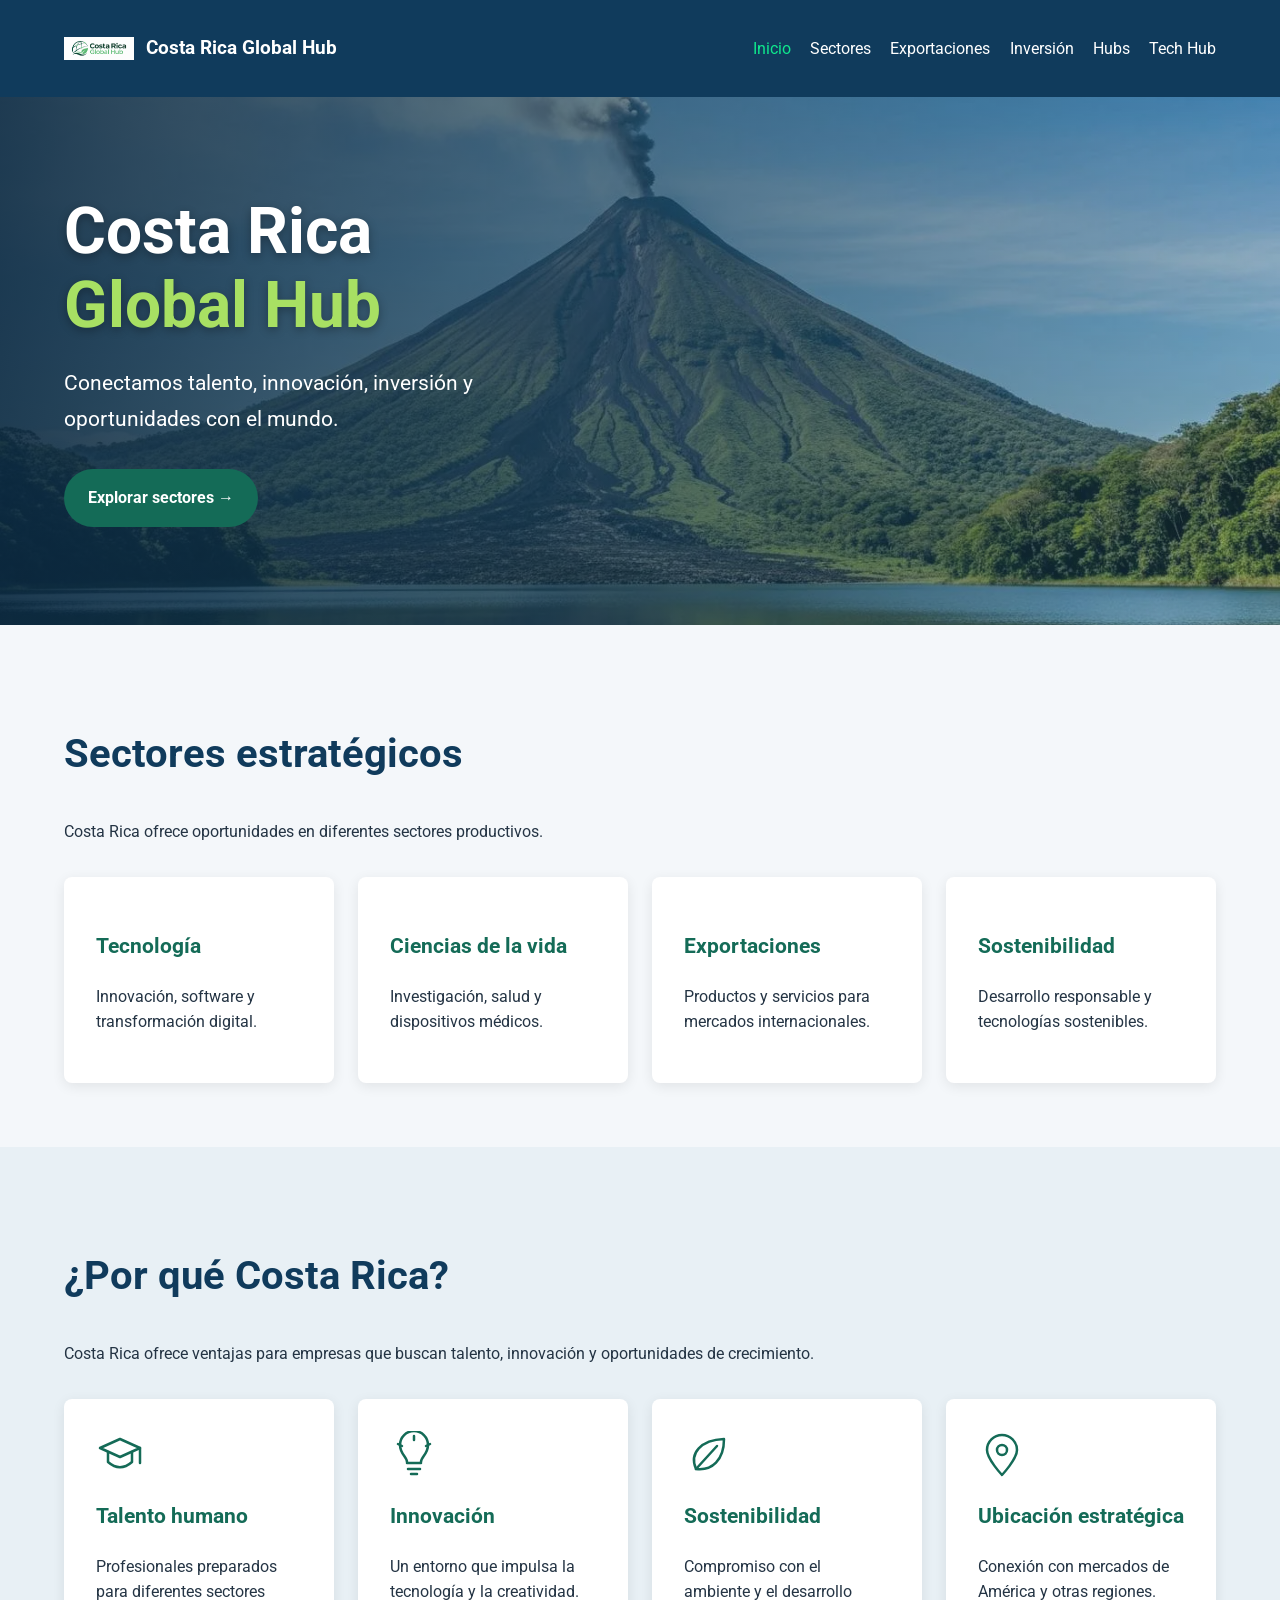
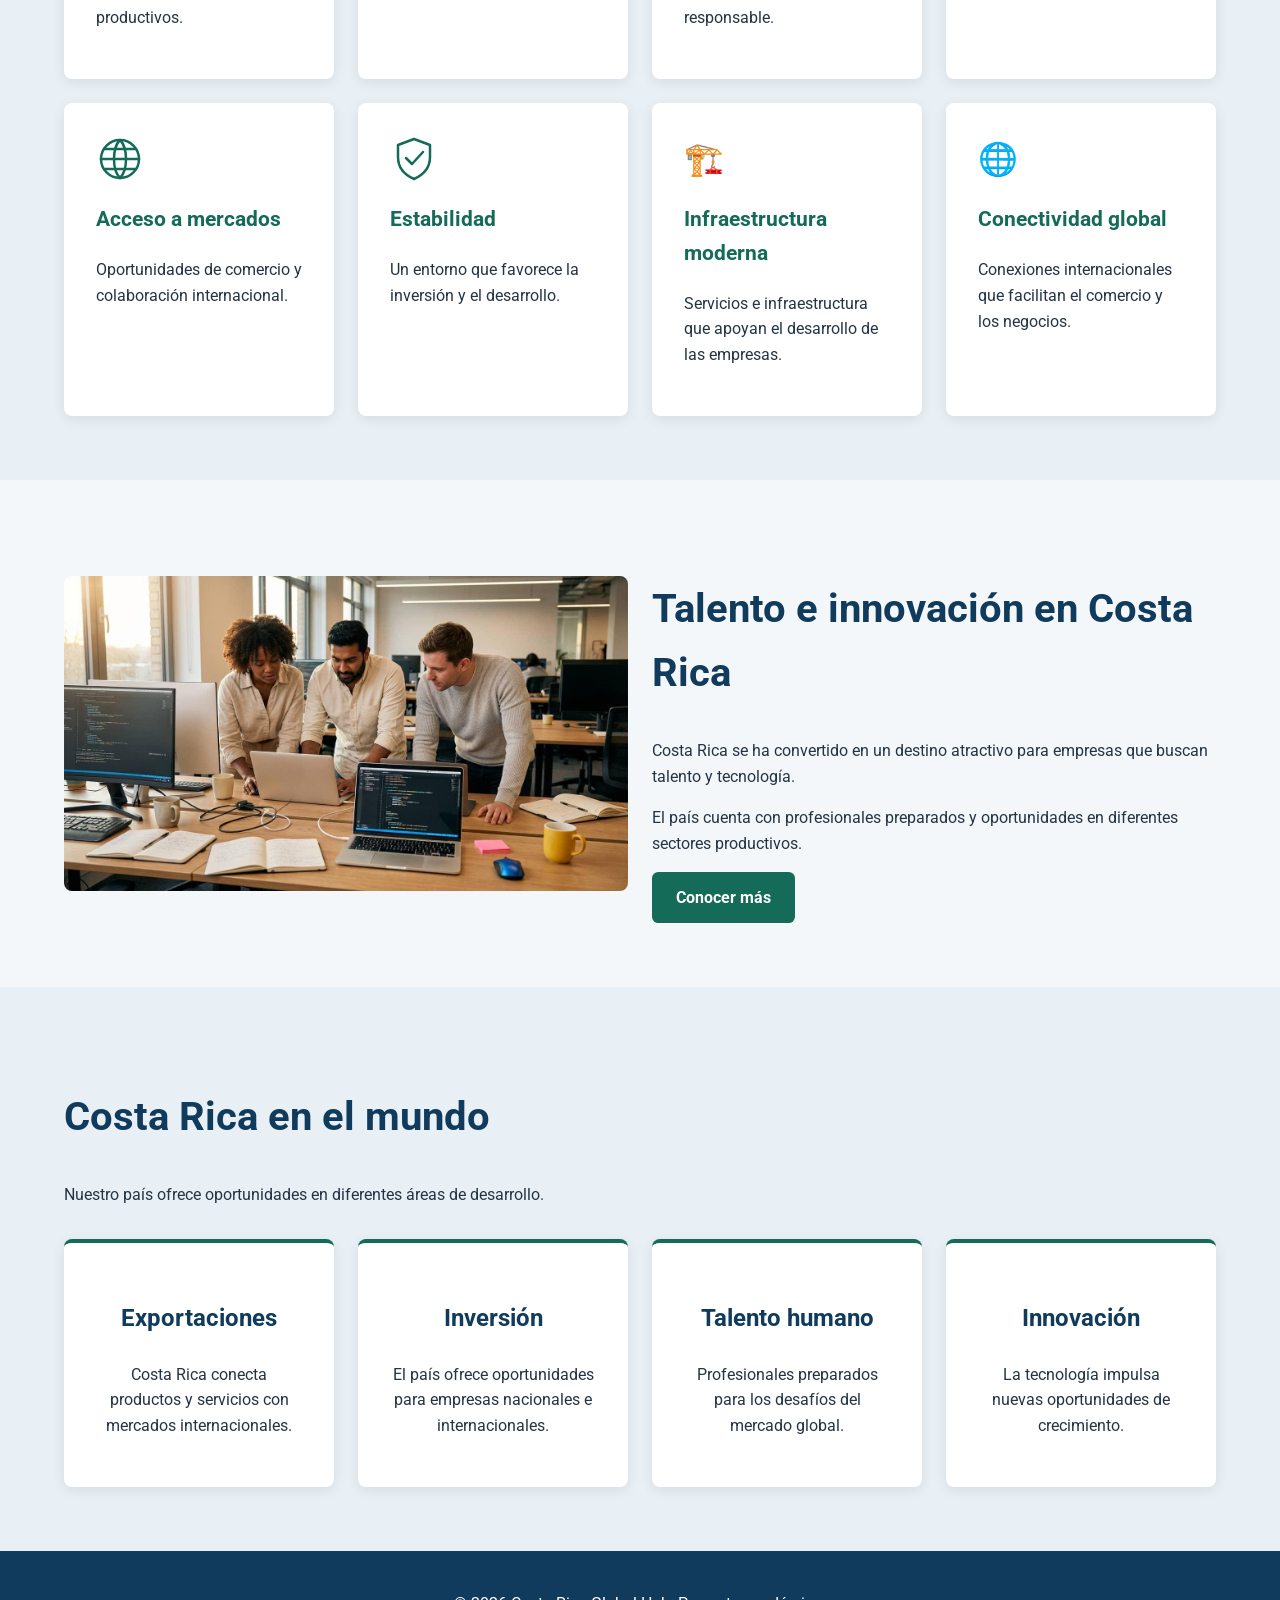
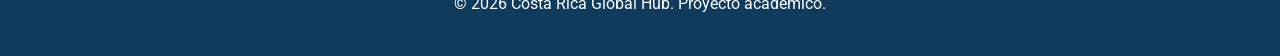
==== index.html @ 71509123 "Add files via upload" ====
<!DOCTYPE html>
<html lang="es">

<head>
    <!-- 1. Configuración general -->
    <meta charset="UTF-8">
    <meta name="viewport" content="width=device-width, initial-scale=1.0">
    <title>Costa Rica Global Hub | Inicio</title>

    <!-- 2. Fuente y archivo CSS -->
    <link rel="preconnect" href="https://fonts.googleapis.com">
    <link rel="preconnect" href="https://fonts.gstatic.com" crossorigin>
    <link href="https://fonts.googleapis.com/css2?family=Roboto:wght@400;500;700&display=swap" rel="stylesheet">
    <link rel="stylesheet" href="css/styles.css">
</head>

<body>

    <!-- 4. Encabezado -->
    <header class="encabezado">
        <div class="contenedor barra-navegacion">

            <a href="index.html" class="logo">
                <img src="img/logo.png" alt="logo de landing">
                <span>Costa Rica Global Hub</span>
            </a>

            <!-- 6. Menú hamburguesa -->
            <button class="boton-menu" id="boton-menu" type="button"
                    aria-label="Abrir menú" aria-expanded="false"
                    aria-controls="menu-principal">
                <span></span>
                <span></span>
                <span></span>
            </button>

            <!-- 5. Menú de navegación -->
            <nav id="menu-principal" aria-label="Navegación principal">
                <ul class="menu">
                    <li><a href="index.html" class="activo">Inicio</a></li>
                    <li><a href="sectores.html" >Sectores</a></li>
                    <li><a href="exportaciones.html">Exportaciones</a></li>
                    <li><a href="inversion.html">Inversión</a></li>
                    <li><a href="hubs.html">Hubs</a></li>
                    <li><a href="landing.html">Tech Hub</a></li>
                </ul>
            </nav>

        </div>
    </header>


    <!-- Contenido principal -->
    <main>

        <!-- 8. Hero principal -->
        <section class="hero-principal">
            <div class="contenedor hero-contenido">

                <div class="hero-texto">
                    <h1>Costa Rica <span>Global Hub</span></h1>
                    <p>Conectamos talento, innovación, inversión y oportunidades con el mundo.</p>
                    <a href="sectores.html" class="boton">Explorar sectores →</a>
                </div>

                
            </div>
        </section>


        <!-- 12. Sectores estratégicos -->
        <section class="seccion" id="sectores">
            <div class="contenedor">

                <h2>Sectores estratégicos</h2>
                <p>Costa Rica ofrece oportunidades en diferentes sectores productivos.</p>

                <!-- 13. Rejilla de tarjetas -->
                <div class="rejilla">

                    <article class="tarjeta">
                        <h3>Tecnología</h3>
                        <p>Innovación, software y transformación digital.</p>
                    </article>

                    <article class="tarjeta">
                        <h3>Ciencias de la vida</h3>
                        <p>Investigación, salud y dispositivos médicos.</p>
                    </article>

                    <article class="tarjeta">
                        <h3>Exportaciones</h3>
                        <p>Productos y servicios para mercados internacionales.</p>
                    </article>

                    <article class="tarjeta">
                        <h3>Sostenibilidad</h3>
                        <p>Desarrollo responsable y tecnologías sostenibles.</p>
                    </article>

                </div>
            </div>
        </section>


        <!-- 12. Ventajas de Costa Rica -->
        <section class="seccion fondo-claro" id="ventajas">
            <div class="contenedor">

                <h2>¿Por qué Costa Rica?</h2>
                <p>Costa Rica ofrece ventajas para empresas que buscan talento, innovación y oportunidades de crecimiento.</p>

                <!-- 13. Rejilla de ventajas -->
                <div class="rejilla">

                    <article class="tarjeta">
                        <img src="svg/talento.svg" alt="" class="icono">
                        <h3>Talento humano</h3>
                        <p>Profesionales preparados para diferentes sectores productivos.</p>
                    </article>

                    <article class="tarjeta">
                        <img src="svg/innovacion.svg" alt="" class="icono">
                        <h3>Innovación</h3>
                        <p>Un entorno que impulsa la tecnología y la creatividad.</p>
                    </article>

                    <article class="tarjeta">
                        <img src="svg/sostenibilidad.svg" alt="" class="icono">
                        <h3>Sostenibilidad</h3>
                        <p>Compromiso con el ambiente y el desarrollo responsable.</p>
                    </article>

                    <article class="tarjeta">
                        <img src="svg/ubicacion.svg" alt="" class="icono">
                        <h3>Ubicación estratégica</h3>
                        <p>Conexión con mercados de América y otras regiones.</p>
                    </article>

                    <article class="tarjeta">
                        <img src="svg/mercados.svg" alt="" class="icono">
                        <h3>Acceso a mercados</h3>
                        <p>Oportunidades de comercio y colaboración internacional.</p>
                    </article>

                    <article class="tarjeta">
                        <img src="svg/estabilidad.svg" alt="" class="icono">
                        <h3>Estabilidad</h3>
                        <p>Un entorno que favorece la inversión y el desarrollo.</p>
                    </article>

                    <article class="tarjeta">
                    <span class="icono icono-emoji" aria-hidden="true">🏗️</span>
                    <h3>Infraestructura moderna</h3>
                    <p>Servicios e infraestructura que apoyan el desarrollo de las empresas.</p>
                    </article>

                    <!-- 8. Conectividad global -->
                    <article class="tarjeta">
                        <span class="icono icono-emoji" aria-hidden="true">🌐</span>
                        <h3>Conectividad global</h3>
                        <p>Conexiones internacionales que facilitan el comercio y los negocios.</p>
                    </article>

                </div>
            </div>
        </section>


        <!-- 17. Talento e innovación -->
        <section class="seccion" id="innovacion">
            <div class="contenedor contenido-flex">

                <!-- 16. Fotografía -->
                <div class="columna">
                    <img src="img/foto2.webp"
                         alt="Profesionales trabajando con tecnología"
                         class="imagen-seccion">
                </div>

                <!-- Información -->
                <div class="columna">
                    <h2>Talento e innovación en Costa Rica</h2>
                    <p>Costa Rica se ha convertido en un destino atractivo para empresas que buscan talento y tecnología.</p>
                    <p>El país cuenta con profesionales preparados y oportunidades en diferentes sectores productivos.</p>
                    <a href="hubs.html" class="boton boton-verde">Conocer más</a>
                </div>

            </div>
        </section>


        <!-- 18. Indicadores de Costa Rica -->
        <section class="seccion fondo-claro" id="indicadores">
            <div class="contenedor">

                <h2>Costa Rica en el mundo</h2>
                <p>Nuestro país ofrece oportunidades en diferentes áreas de desarrollo.</p>

                <div class="rejilla">

                    <article class="tarjeta indicador">
                        <h3>Exportaciones</h3>
                        <p>Costa Rica conecta productos y servicios con mercados internacionales.</p>
                    </article>

                    <article class="tarjeta indicador">
                        <h3>Inversión</h3>
                        <p>El país ofrece oportunidades para empresas nacionales e internacionales.</p>
                    </article>

                    <article class="tarjeta indicador">
                        <h3>Talento humano</h3>
                        <p>Profesionales preparados para los desafíos del mercado global.</p>
                    </article>

                    <article class="tarjeta indicador">
                        <h3>Innovación</h3>
                        <p>La tecnología impulsa nuevas oportunidades de crecimiento.</p>
                    </article>

                </div>
            </div>
        </section>

    </main>


    <!-- 19. Pie de página -->
    <footer class="pie-pagina">
        <div class="contenedor">
            <p>&copy; 2026 Costa Rica Global Hub. Proyecto académico.</p>
        </div>
    </footer>

    <!-- JavaScript del menú hamburguesa -->
    <script src="js/main.js"></script>

</body>
</html>
---- css/styles.css ----
/* 1. Colores principales */

:root {
    --color-primario: #103b5c;
    --color-secundario: #146b57;
    --color-fondo: #f4f7fa;
    --color-blanco: #ffffff;
    --color-texto: #243444;
}


/* 2. Estilos generales */

/* Controla el tamaño de los elementos */
* {
    box-sizing: border-box;
}

/* Permite desplazamiento suave */
html {
    scroll-behavior: smooth;
}

/* Estilos del cuerpo de la página */
body {
    margin: 0;
    font-family: 'Roboto', sans-serif;
    background-color: var(--color-fondo);
    color: var(--color-texto);
    line-height: 1.6;
}

/* Hace que las imágenes sean adaptables */
img {
    max-width: 100%;
    height: auto;
}


/* 3. Contenedor principal */

/* Centra el contenido de la página */
.contenedor {
    width: 90%;
    max-width: 85rem;
    margin: 0 auto;
}


/* 4. Encabezado */

/* Color de fondo del encabezado */
.encabezado {
    background-color: var(--color-primario);
    padding: 1rem 0;
}

/* Organiza el logo y el menú */
.barra-navegacion {
    display: flex;
    justify-content: space-between;
    align-items: center;
    flex-wrap: wrap;
    gap: 1rem;
}

/* Estilo del nombre del sitio */

/* Logo y título del sitio */
.logo {
    display: flex;
    align-items: center;
    gap: 0.75rem;
    color: var(--color-blanco);
    font-size: 1.2rem;
    font-weight: bold;
    text-decoration: none;
}

/* Tamaño de la imagen */
.logo img {
    width: 70px;
    height: 65px;
    object-fit: contain;
    display: block;
}


/* 5. Menú de navegación */

/* Organiza los enlaces */
.menu {
    display: flex;
    flex-wrap: wrap;
    gap: 1.2rem;
    list-style: none;
    padding: 0;
    margin: 0;
}

/* Color y estilo de los enlaces */
.menu a {
    color: var(--color-blanco);
    text-decoration: none;
    transition: color 0.3s;
}

/* Cambia el color al pasar el mouse */
.menu a:hover ,
.menu a.activo{
    color: #0fe88d;

}


/* 6. Botón del menú hamburguesa */

/* Botón para celular y tableta */
.boton-menu {
    display: flex;
    flex-direction: column;
    gap: 5px;
    background: transparent;
    border: 1px solid white;
    border-radius: 0.4rem;
    padding: 0.6rem;
    cursor: pointer;
    transition: background-color 0.3s;
}

/* Dibuja las tres líneas */
.boton-menu span {
    width: 25px;
    height: 3px;
    background-color: white;
    border-radius: 3px;
    transition: transform 0.3s;
}

/* Cambia el fondo cuando está activo */
.boton-menu.activo {
    background-color: #146b57;
    border-color: #0fe88d;
}

/* Cambia el color de las líneas */
.boton-menu.activo span {
    background-color: #0fe88d;
}

/* Hace más corta la línea del centro */
.boton-menu.activo span:nth-child(2) {
    width: 19px;
}



/* 7. Navegación para celular */

/* Oculta inicialmente el menú */
#menu-principal {
    display: none;
    width: 100%;
}

/* Muestra el menú al presionar el botón */
#menu-principal.abierto {
    display: block;
}

/* Organiza los enlaces verticalmente */
#menu-principal .menu {
    flex-direction: column;
    padding: 1rem 0;
}


/* 8. Hero principal de index.html */

/* Imagen del volcán Arenal como fondo */
.hero-principal {
    background-image:
        linear-gradient(
            90deg,
         rgba(12, 42, 65, 0.90) 0%,
            rgba(24, 64, 85, 0.65) 50%,
            rgba(40, 90, 110, 0.35) 100%
        ),
        url("../img/volcan_arenal.webp");

    background-size: cover;
    background-position: center;
    background-repeat: no-repeat;
    background-color: #103b5c;
    color: white;
    padding: 4rem 0;
    position: relative;
}

/* Organiza el Hero verticalmente en celular */
.hero-principal .hero-contenido {
    display: flex;
    flex-direction: column;
    align-items: center;
    gap: 3rem;
}

/* Contenedor del texto */
.hero-principal .hero-texto {
    width: 100%;
    min-width: 0;
}

/* Título Costa Rica */
.hero-principal h1 {
    color: white;
    font-size: 2.3rem;
    line-height: 1.15;
    margin: 0 0 1.5rem;
    text-shadow: 0 3px 10px rgba(0, 0, 0, 0.3);
    animation: rntradasuave 2.5s ease-out;

}

/* Título Global Hub en verde */
.hero-principal h1 span {
    display: block;
    color: #a8e063;
}

/* Párrafo del Hero */
.hero-principal p {
    color: white;
    font-size: 1.1rem;
    line-height: 1.7;
    max-width: 35rem;
    margin-bottom: 2rem;
}






/* 10. Botones generales */

/* Estilo de los botones del sitio */
.boton {
    display: inline-block;
    background-color: var(--color-blanco);
    color: var(--color-primario);
    padding: 0.8rem 1.5rem;
    border-radius: 0.4rem;
    text-decoration: none;
    font-weight: 700;
    transition: transform 0.3s;
}

/* Efecto al pasar el mouse */
.boton:hover {
    transform: translateY(-3px);
}

/* Botones de color verde */
.boton-verde {
    background-color: var(--color-secundario);
    color: var(--color-blanco);
}

/* Cambio de color del botón verde */
.boton-verde:hover {
    background-color: var(--color-primario);
}


/* 11. Botón del Hero */

/* Botón Explorar sectores */
.hero-principal .boton {
    background-color: #146b57;
    color: white;
    padding: 1rem 1.5rem;
    border-radius: 30px;
}

/* Cambio de color al pasar el mouse */
.hero-principal .boton:hover {
    background-color: #0b4b3d;
}


/* 12. Secciones generales */

/* Espaciado de las secciones */
.seccion {
    padding: 4rem 0;
}

/* Títulos de las secciones */
.seccion h2 {
    font-size: 2rem;
    color: var(--color-primario);
}

/* Fondo claro de algunas secciones */
.fondo-claro {
    background-color: #e8f0f5;
}


/* 13. Rejilla de tarjetas */

/* Una columna para celular */
.rejilla {
    display: grid;
    grid-template-columns: 1fr;
    gap: 1.5rem;
    margin-top: 2rem;
}


/* 14. Diseño de las tarjetas */

/* Fondo, bordes y sombras */
.tarjeta {
    background-color: var(--color-blanco);
    padding: 2rem;
    border-radius: 0.5rem;
    box-shadow: 0 0.2rem 0.8rem #00000015;
    transition: transform 0.3s, box-shadow 0.3s;
}

/* Títulos de las tarjetas */
.tarjeta h3 {
    color: var(--color-secundario);
    font-size: 1.3rem;
}

/* Movimiento al pasar el mouse */
.tarjeta:hover {
    transform: translateY(-5px);
    box-shadow: 0 0.5rem 1rem #00000025;
}


/* 15. Iconos */

/* Tamaño de los iconos */
.icono {
    width: 3rem;
    height: 3rem;
    display: block;
    margin-bottom: 1rem;
}


/* Iconos de las nuevas tarjetas */
.icono-emoji {
    font-size: 2rem;
    line-height: 1.5;
}



/* 16. Fotografías de las secciones */

/* Imágenes principales */
.imagen-seccion {
    display: block;
    width: 100%;
    max-width: 100%;
    height: auto;
    border-radius: 0.5rem;
}

/* Fotografías dentro de las tarjetas */
.imagen-tarjeta {
    display: block;
    width: 100%;
    height: auto;
    aspect-ratio: 16 / 9;
    object-fit: cover;
    border-radius: 0.5rem;
}


/* 17. Contenido con Flexbox */

/* Contenido vertical en celular */
.contenido-flex {
    display: flex;
    flex-direction: column;
    flex-wrap: wrap;
    align-items: center;
    gap: 1.5rem;
}

/* Columnas de texto y fotografías */
.columna {
    width: 100%;
    min-width: 0;
}


/* 18. Indicadores de Costa Rica */

/* Diseño de indicadores */
.indicador {
    text-align: center;
    border-top: 0.3rem solid var(--color-secundario);
}

/* Títulos o números */
.indicador h3 {
    font-size: 1.5rem;
    color: var(--color-primario);
}

/* Descripción de los indicadores */
.indicador p {
    font-size: 1rem;
}


/* 19. Pie de página */

/* Estilos del Footer */
.pie-pagina {
    background-color: var(--color-primario);
    color: var(--color-blanco);
    text-align: center;
    padding: 1.5rem 0;
}

/* Animación de entrada */
@keyframes entradaSuave {
    from {
        opacity: 0;
        transform: translateY(50px);
    }

    to {
        opacity: 1;
        transform: translateY(0);
    }
}


/* 20. Diseño Responsive para tableta */
/* Media Query desde 576px */

@media (min-width: 576px) {

    /* Tarjetas en dos columnas */
    .rejilla,
    #ventajas .rejilla {
        grid-template-columns: repeat(2, minmax(0, 1fr));
    }

    /* Ancho del contenedor */
    .contenedor {
        width: 90%;
        max-width: 960px;
    }

    /* Contenido horizontal */
    .contenido-flex {
        flex-direction: row;
        align-items: center;
        flex-wrap: wrap;
    }

    /* Columnas adaptables */
    .columna {
        flex: 1 1 250px;
    }

    /* Tamaño de los títulos */
    .seccion h2 {
        font-size: 2.2rem;
    }

    /* Altura del Hero */
    .hero-principal .hero-contenido {
        min-height: 400px;
        gap: 2.5rem;
    }

    /* Título del Hero */
    .hero-principal h1 {
        font-size: 2.8rem;
    }

    /* Párrafo del Hero */
    .hero-principal p {
        font-size: 1.2rem;
    }

}


/* 21. Diseño Responsive para escritorio */
/* Media Query desde 992px */

@media (min-width: 992px) {

    /* Tarjetas en cuatro columnas */
    .rejilla,
    #ventajas .rejilla {
        grid-template-columns: repeat(4, minmax(0, 1fr));
    }

    /* Contenedor para computadora */
    .contenedor {
        width: 90%;
        max-width: 1200px;
    }

    /* Contenido horizontal */
    .contenido-flex {
        flex-direction: row;
        flex-wrap: nowrap;
        align-items: center;
    }

    /* Columnas del contenido */
    .columna {
        flex: 1;
    }

    /* Títulos de las secciones */
    .seccion h2 {
        font-size: 2.5rem;
    }

    /* Ocultar el menú hamburguesa */
    .boton-menu {
        display: none;
    }

    /* Mostrar el menú horizontal */
    #menu-principal {
        display: block;
        width: auto;
    }

    /* Enlaces uno al lado del otro */
    #menu-principal .menu {
        flex-direction: row;
        padding: 0;
    }

    /* Tamaño del Hero */
    .hero.hero-principal {
        min-height: 550px;
        padding: 5rem 0;
    }

    /* Texto e imagen uno al lado del otro */
    .hero-principal .hero-contenido {
        flex-direction: row;
        justify-content: space-between;
        align-items: center;
        gap: 3rem;
        min-height: 400px;
    }

    /* Dos columnas del Hero */
    .hero-principal .hero-texto,
    .hero-principal .hero-imagen {
        flex: 1;
        min-width: 0;
    }

    /* Título grande del Hero */
    .hero-principal h1 {
        font-size: 4rem;
    }

    /* Párrafo del Hero */
    .hero-principal p {
        font-size: 1.3rem;
        max-width: 550px;
    }

}
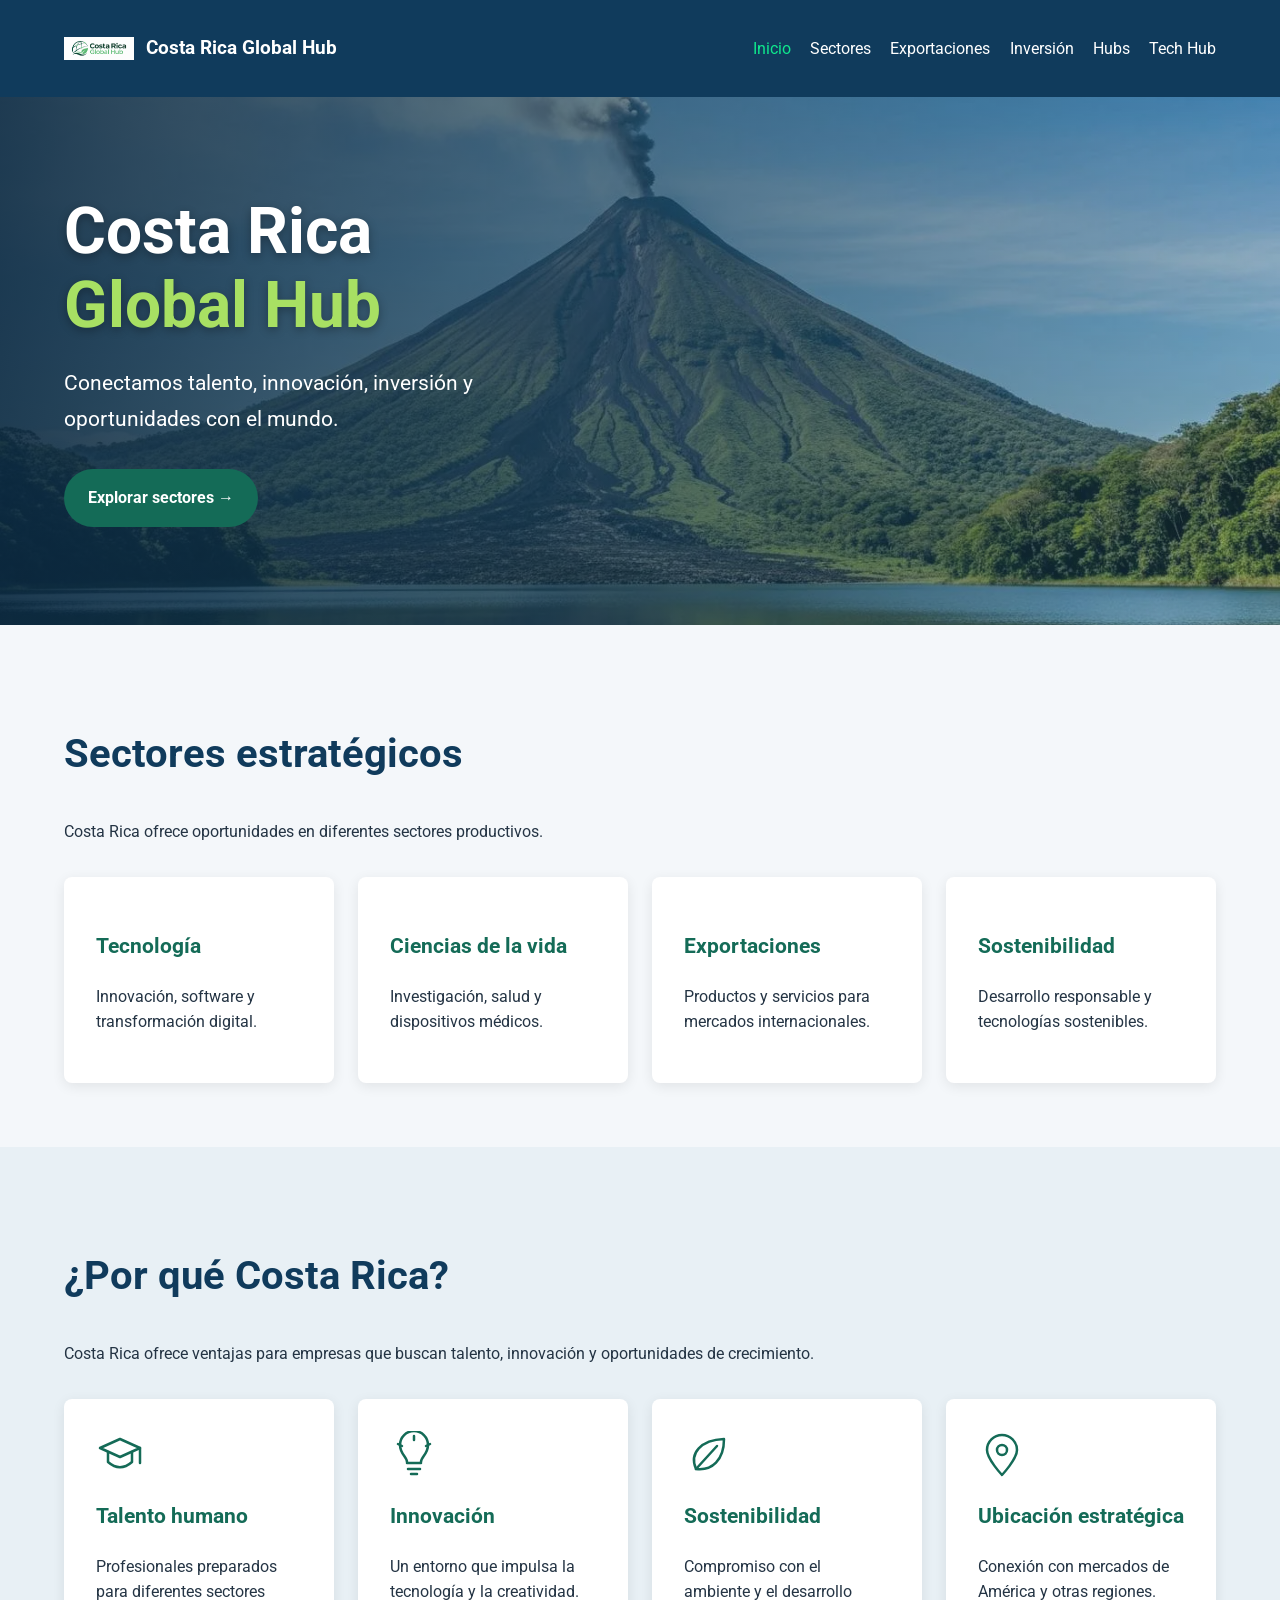
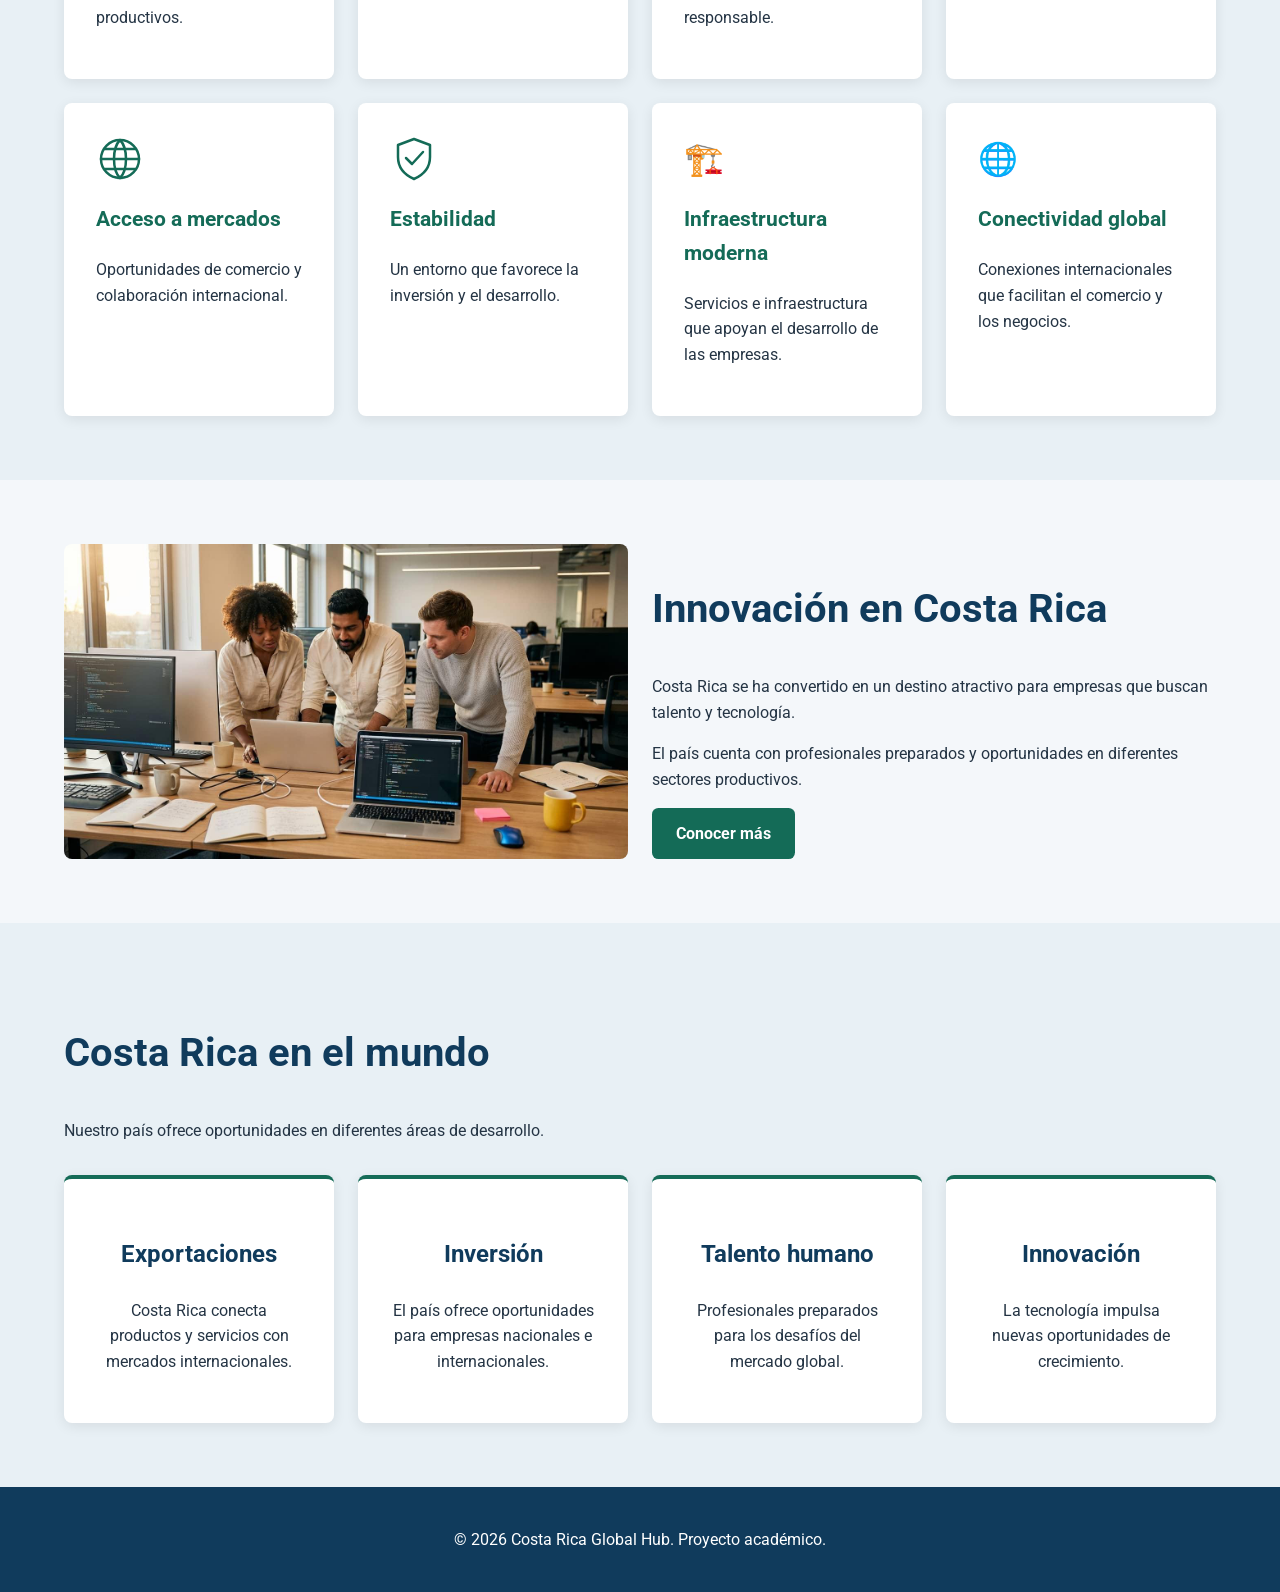
==== commit 21ef2238: "Actualización final  pagina Global Hubs" ====
--- a/index.html
+++ b/index.html
@@ -181,7 +181,7 @@
 
                 <!-- Información -->
                 <div class="columna">
-                    <h2>Talento e innovación en Costa Rica</h2>
+                    <h2>Innovación en Costa Rica</h2>
                     <p>Costa Rica se ha convertido en un destino atractivo para empresas que buscan talento y tecnología.</p>
                     <p>El país cuenta con profesionales preparados y oportunidades en diferentes sectores productivos.</p>
                     <a href="hubs.html" class="boton boton-verde">Conocer más</a>
--- a/css/styles.css
+++ b/css/styles.css
@@ -422,6 +422,24 @@
     font-size: 1rem;
 }
 
+/* Hero de la página Hubs */
+.hero-hubs {
+    background-image:
+        linear-gradient(
+            90deg,
+            rgba(12, 42, 65, 0.90),
+            rgba(24, 64, 85, 0.65),
+            rgba(40, 90, 110, 0.35)
+        ),
+        url("../img/hub-principal.webp");
+
+    background-size: cover;
+    background-position: center;
+    background-repeat: no-repeat;
+
+    color: white;
+    padding: 4rem 0;
+}
 
 /* 19. Pie de página */
 
